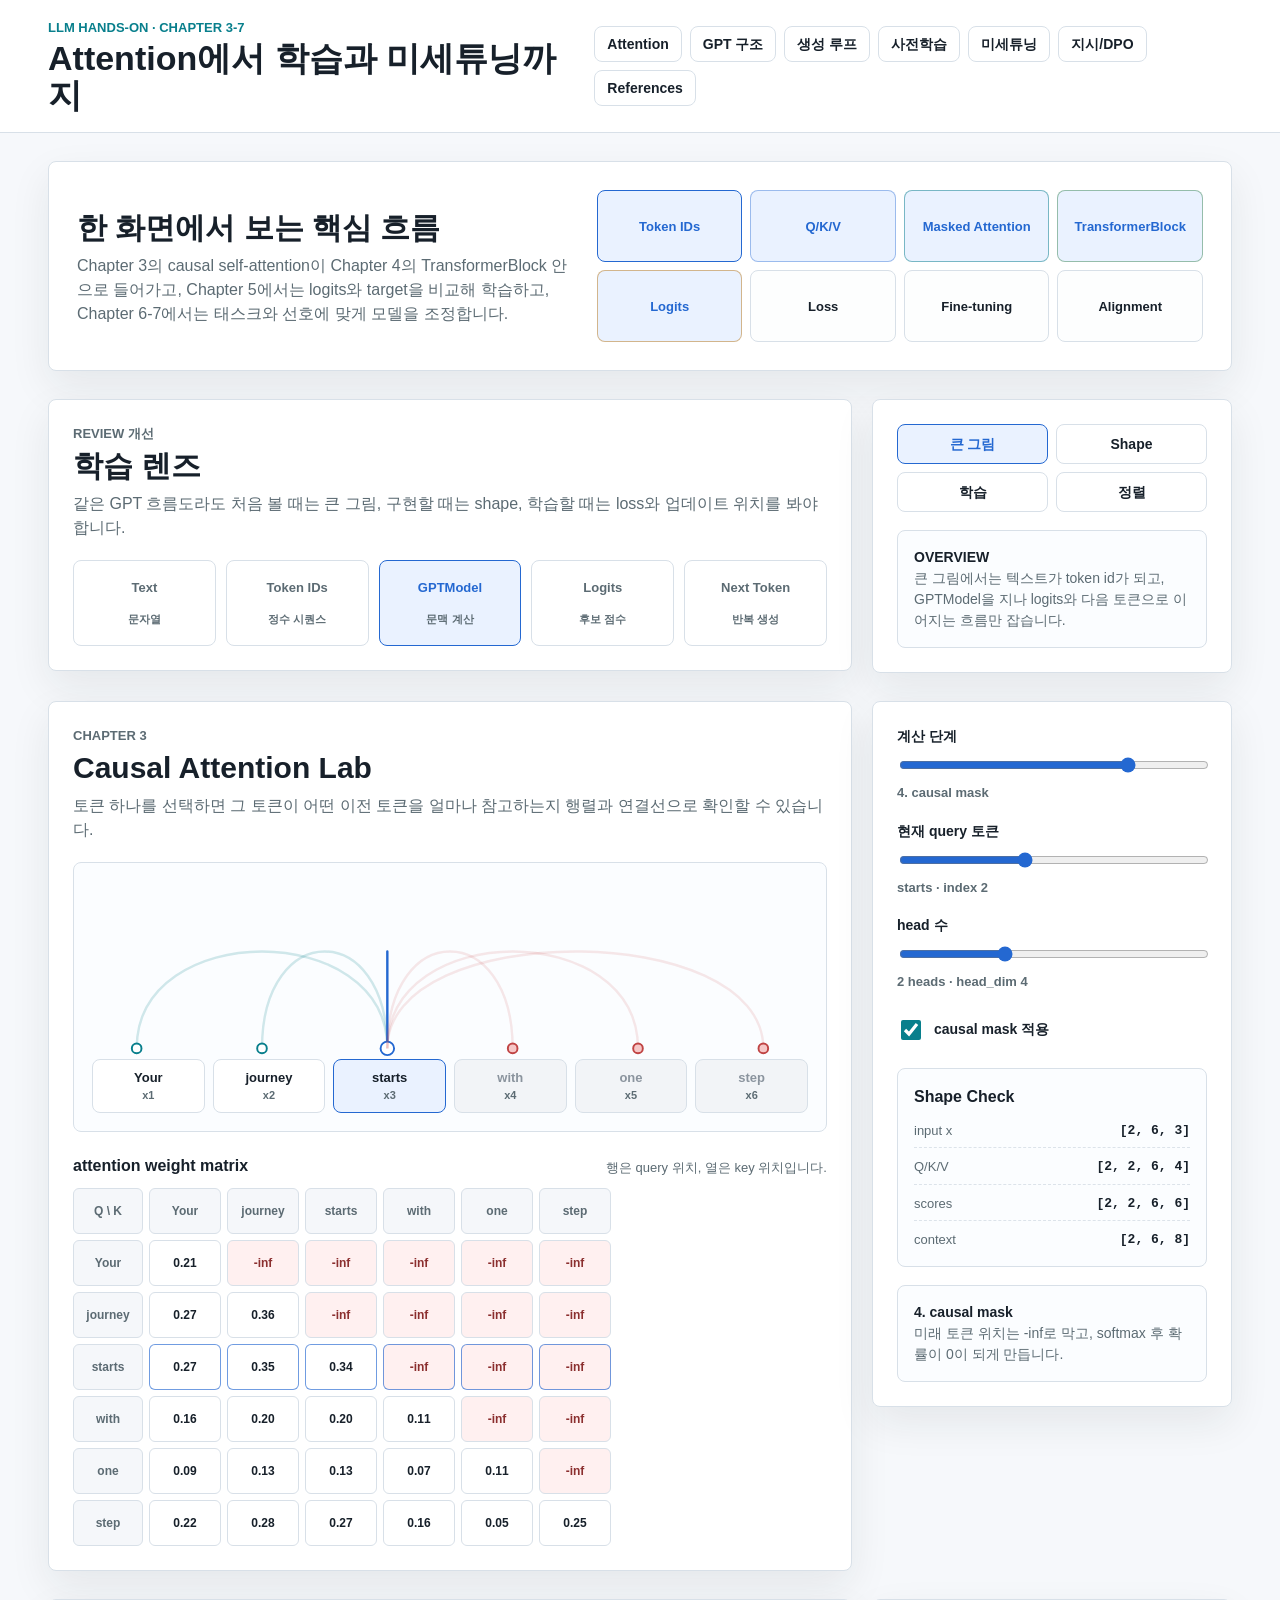
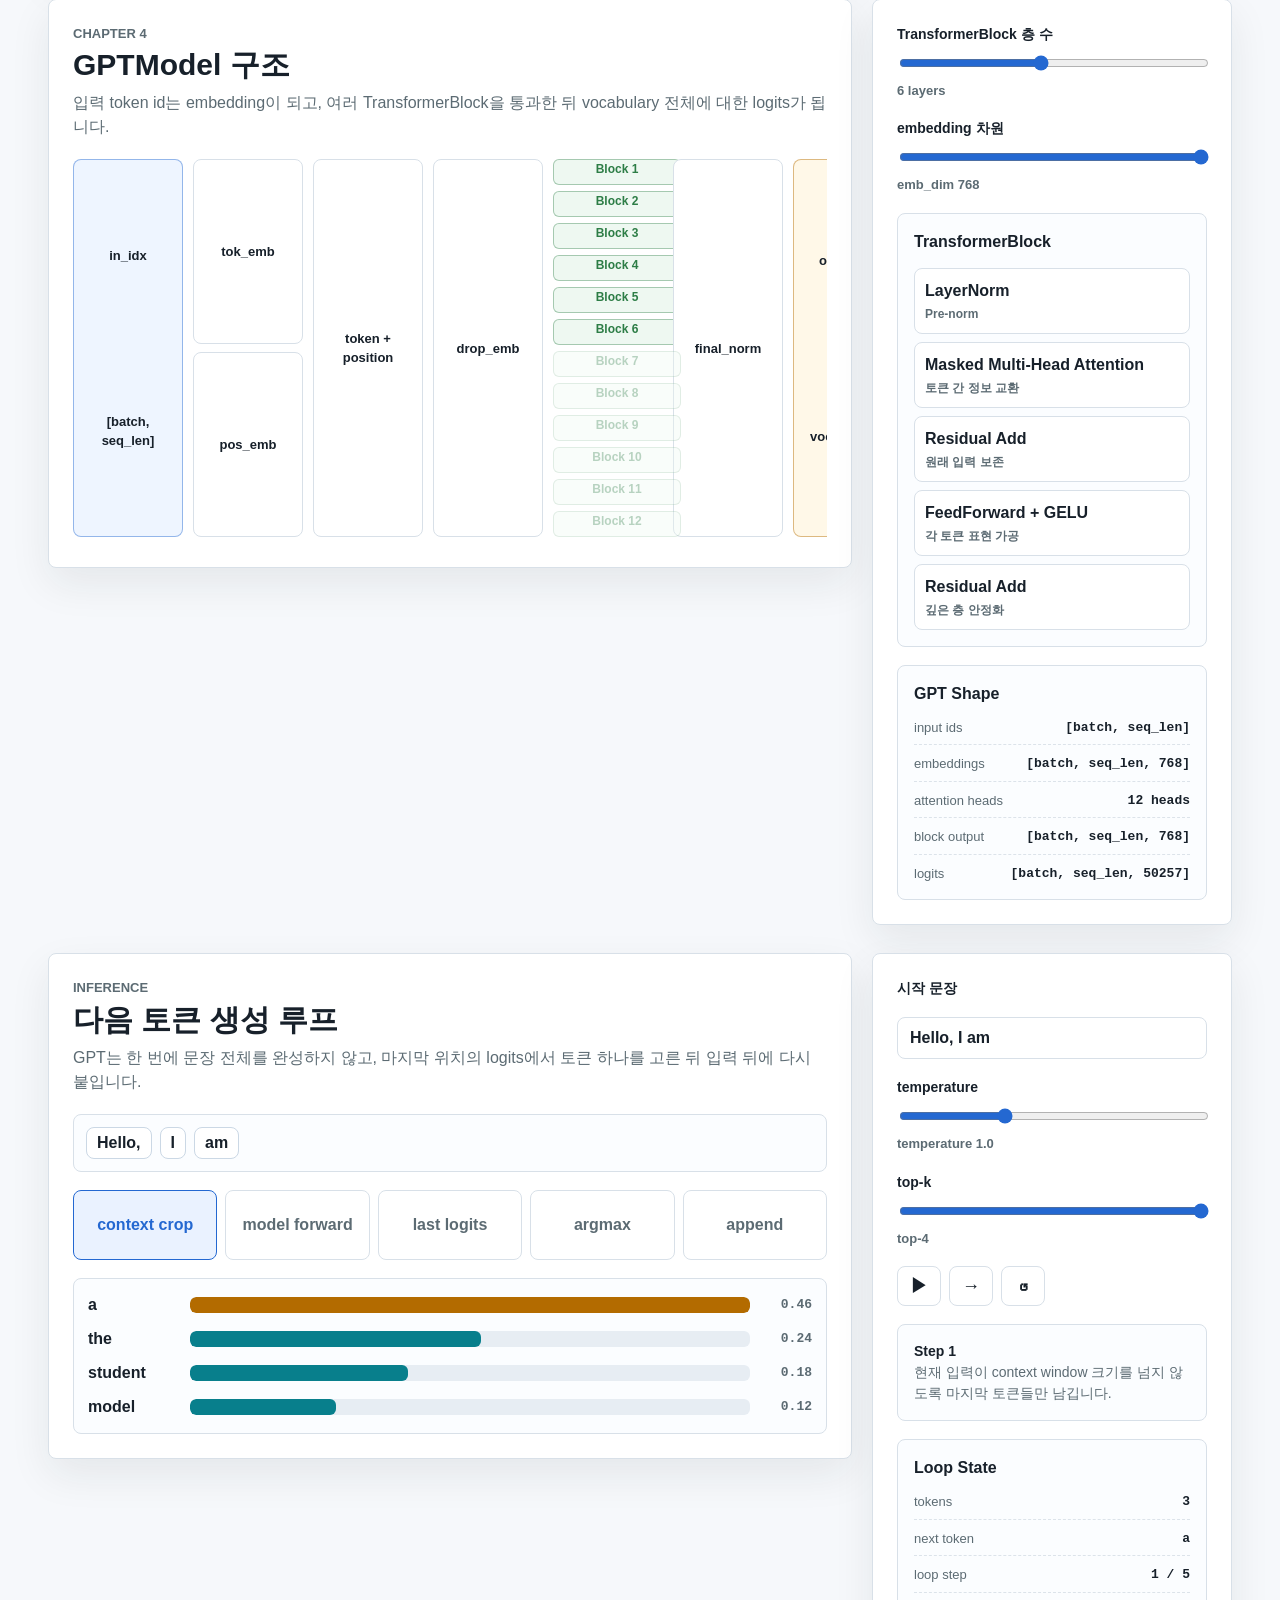
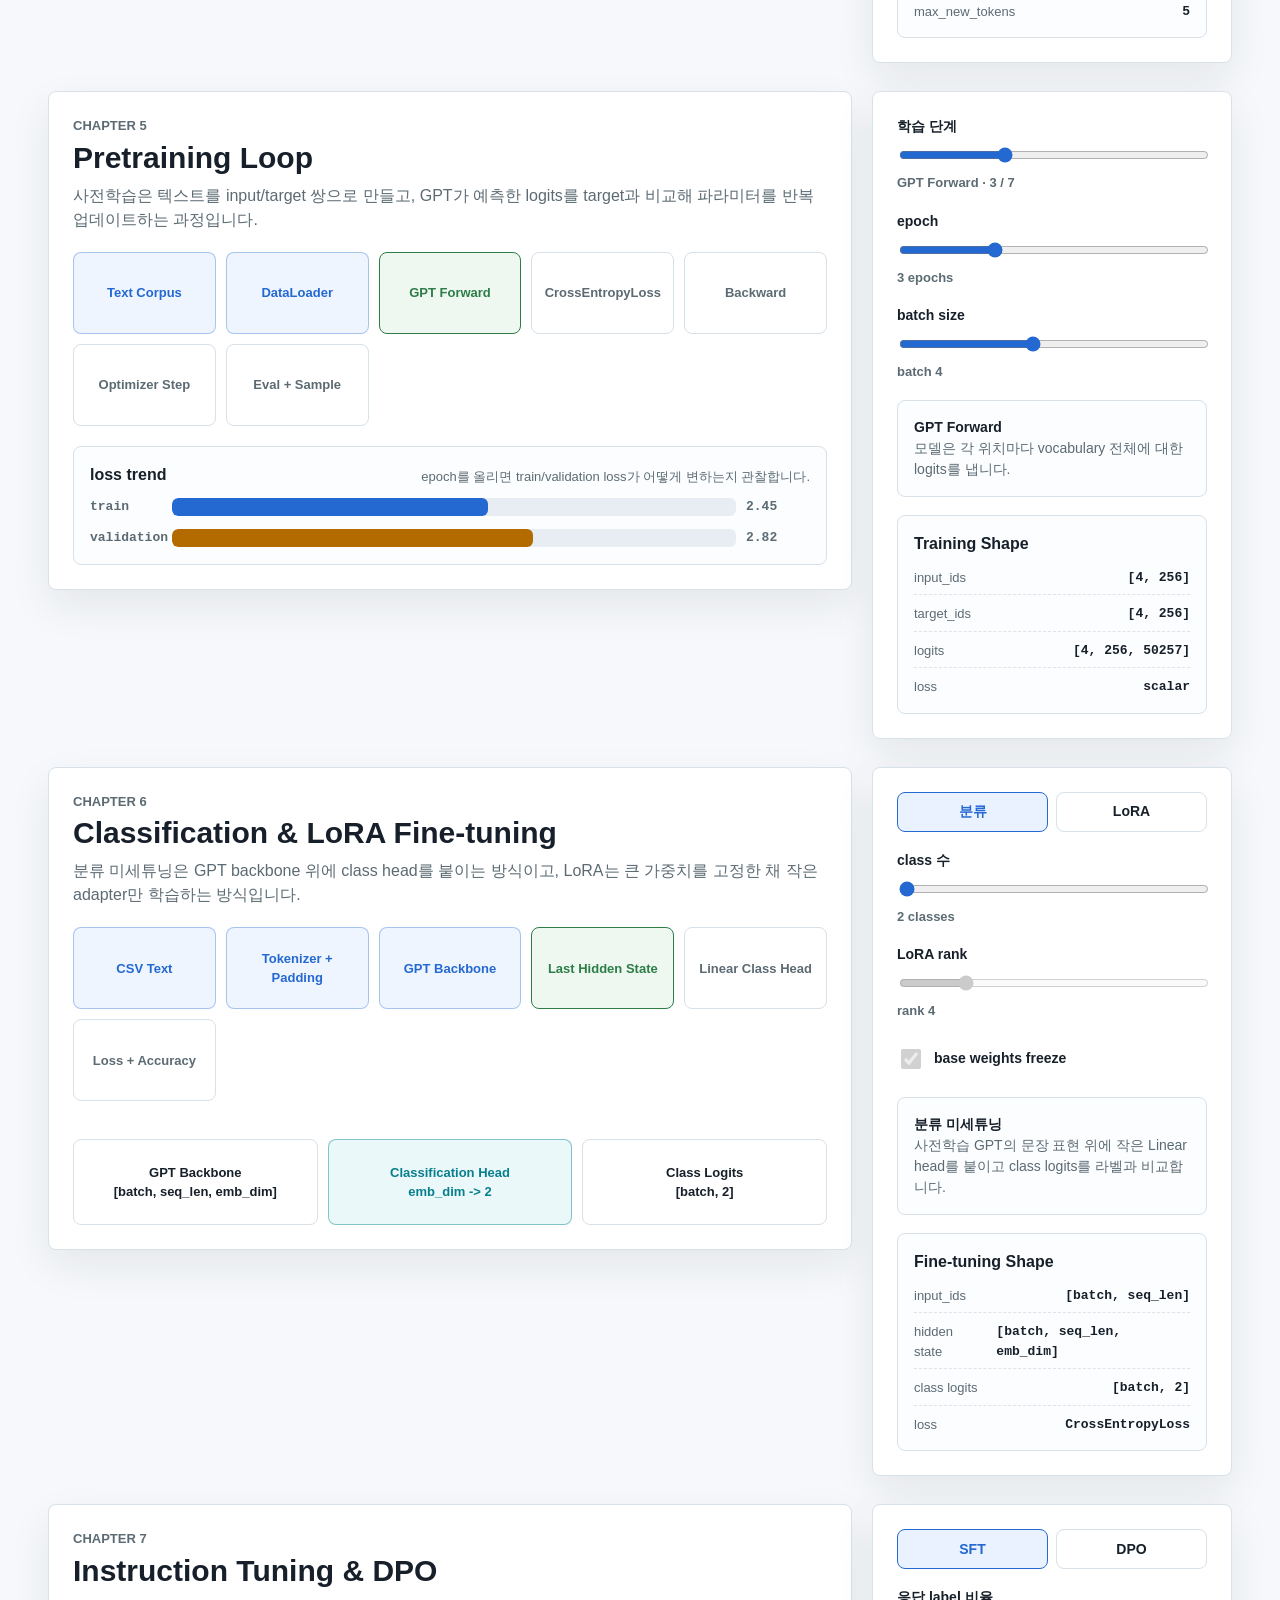
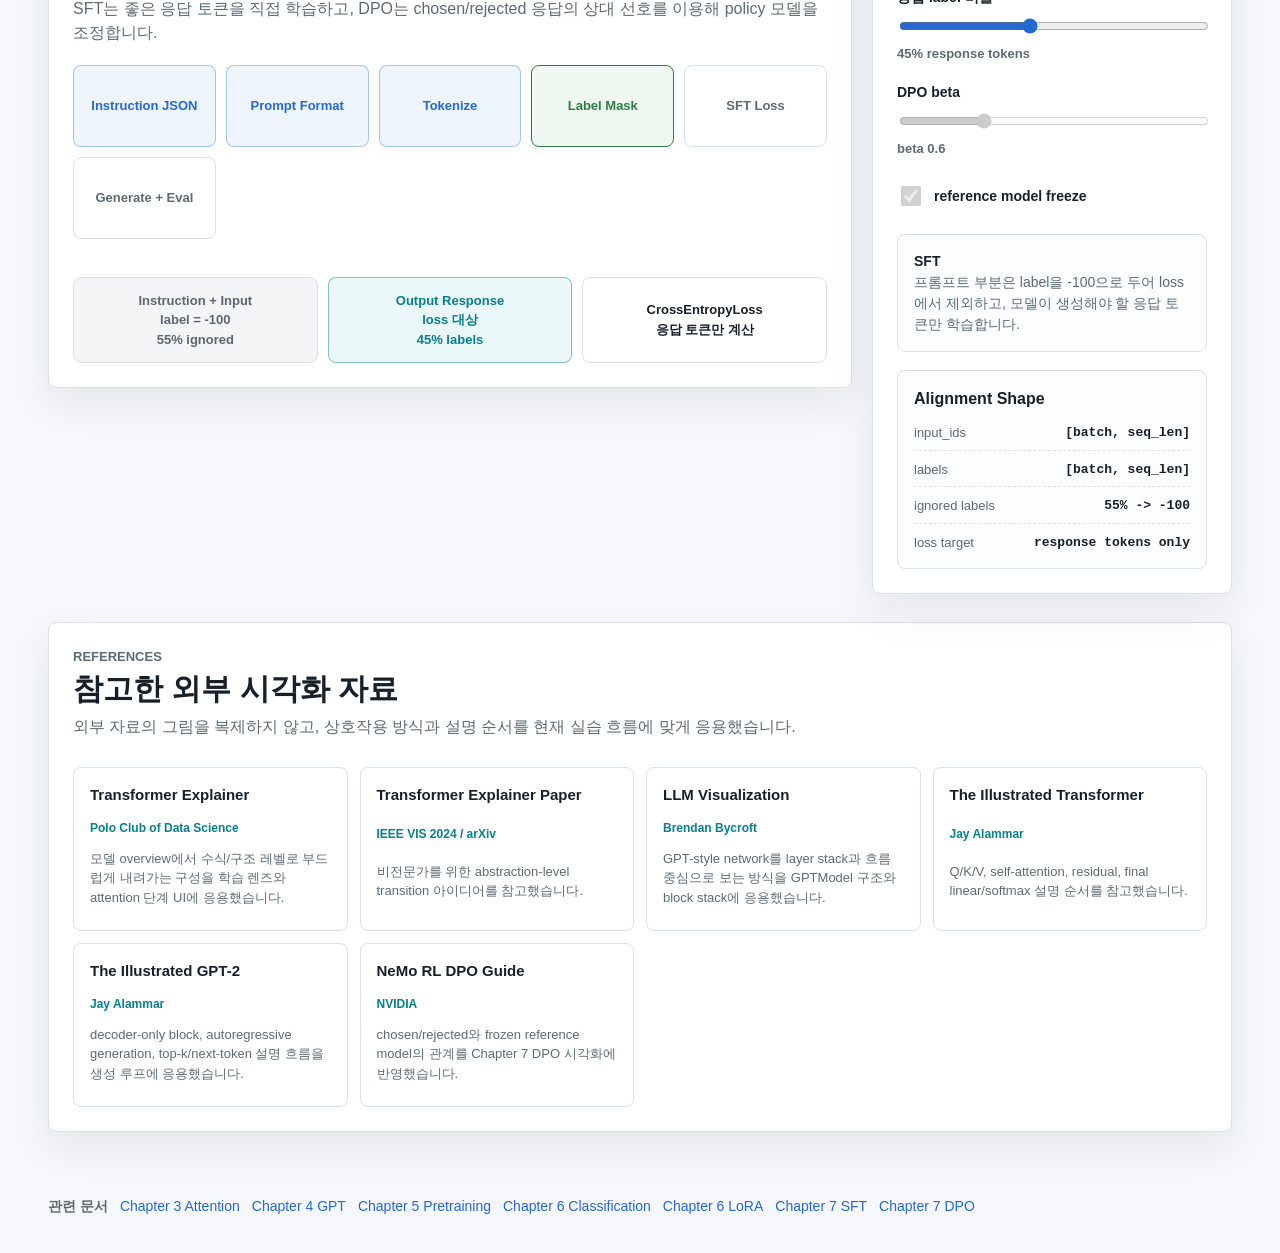
==== html/index.html @ ab7dd48e "Add LLM lecture materials and notebook outlines" ====
<!doctype html>
<html lang="ko">
<head>
  <meta charset="utf-8">
  <meta name="viewport" content="width=device-width, initial-scale=1">
  <title>Attention & GPT 구조 시각화</title>
  <link rel="stylesheet" href="styles.css">
</head>
<body>
  <header class="topbar">
    <div>
      <p class="eyebrow">LLM Hands-on · Chapter 3-7</p>
      <h1>Attention에서 학습과 미세튜닝까지</h1>
    </div>
    <nav class="nav-tabs" aria-label="학습 섹션">
      <a href="#attention-lab">Attention</a>
      <a href="#gpt-structure">GPT 구조</a>
      <a href="#generation-loop">생성 루프</a>
      <a href="#pretraining-loop">사전학습</a>
      <a href="#finetuning-lab">미세튜닝</a>
      <a href="#alignment-lab">지시/DPO</a>
      <a href="#references">References</a>
    </nav>
  </header>

  <main>
    <section class="intro-band" aria-labelledby="intro-title">
      <div class="intro-copy">
        <h2 id="intro-title">한 화면에서 보는 핵심 흐름</h2>
        <p>
          Chapter 3의 causal self-attention이 Chapter 4의 TransformerBlock 안으로 들어가고,
          Chapter 5에서는 logits와 target을 비교해 학습하고, Chapter 6-7에서는 태스크와 선호에 맞게 모델을 조정합니다.
        </p>
      </div>
      <div class="pipeline" aria-label="학습 흐름">
        <span data-pipeline-stage="token">Token IDs</span>
        <span data-pipeline-stage="attention">Q/K/V</span>
        <span data-pipeline-stage="attention">Masked Attention</span>
        <span data-pipeline-stage="model">TransformerBlock</span>
        <span data-pipeline-stage="logits">Logits</span>
        <span data-pipeline-stage="training">Loss</span>
        <span data-pipeline-stage="training">Fine-tuning</span>
        <span data-pipeline-stage="alignment">Alignment</span>
      </div>
    </section>

    <section class="section-grid" aria-labelledby="lens-title">
      <div class="panel">
        <div class="section-heading">
          <p class="eyebrow">Review 개선</p>
          <h2 id="lens-title">학습 렌즈</h2>
          <p>
            같은 GPT 흐름도라도 처음 볼 때는 큰 그림, 구현할 때는 shape, 학습할 때는 loss와 업데이트 위치를 봐야 합니다.
          </p>
        </div>
        <div id="lens-map" class="lens-map" aria-label="추상화 레벨별 학습 지도"></div>
      </div>

      <aside class="control-panel" aria-label="학습 렌즈 조작 패널">
        <div class="mode-buttons lens-buttons" role="group" aria-label="학습 렌즈">
          <button class="mode-button active" type="button" data-lens-mode="overview">큰 그림</button>
          <button class="mode-button" type="button" data-lens-mode="shape">Shape</button>
          <button class="mode-button" type="button" data-lens-mode="training">학습</button>
          <button class="mode-button" type="button" data-lens-mode="alignment">정렬</button>
        </div>
        <div class="concept-note" id="lens-note"></div>
      </aside>
    </section>

    <section id="attention-lab" class="section-grid wide-left" aria-labelledby="attention-title">
      <div class="panel">
        <div class="section-heading">
          <p class="eyebrow">Chapter 3</p>
          <h2 id="attention-title">Causal Attention Lab</h2>
          <p>
            토큰 하나를 선택하면 그 토큰이 어떤 이전 토큰을 얼마나 참고하는지 행렬과 연결선으로 확인할 수 있습니다.
          </p>
        </div>

        <div class="attention-stage" aria-label="Attention 연결 시각화">
          <svg id="attention-lines" viewBox="0 0 780 230" role="img" aria-labelledby="attention-svg-title">
            <title id="attention-svg-title">선택된 토큰의 attention weight 연결선</title>
          </svg>
          <div id="token-row" class="token-row" aria-label="토큰 목록"></div>
        </div>

        <div class="matrix-wrap">
          <div class="matrix-header">
            <h3>attention weight matrix</h3>
            <p id="matrix-caption">행은 query 위치, 열은 key 위치입니다.</p>
          </div>
          <div id="attention-matrix" class="attention-matrix" aria-label="attention matrix"></div>
        </div>
      </div>

      <aside class="control-panel" aria-label="Attention 조작 패널">
        <div class="control-block">
          <label for="step-range">계산 단계</label>
          <input id="step-range" type="range" min="0" max="4" value="3">
          <output id="step-label" for="step-range"></output>
        </div>

        <div class="control-block">
          <label for="token-range">현재 query 토큰</label>
          <input id="token-range" type="range" min="0" max="5" value="2">
          <output id="token-label" for="token-range"></output>
        </div>

        <div class="control-block">
          <label for="head-range">head 수</label>
          <input id="head-range" type="range" min="1" max="4" value="2" step="1">
          <output id="head-label" for="head-range"></output>
        </div>

        <label class="switch-row">
          <input id="mask-toggle" type="checkbox" checked>
          <span>causal mask 적용</span>
        </label>

        <div class="shape-box" aria-live="polite">
          <h3>Shape Check</h3>
          <dl id="shape-list"></dl>
        </div>

        <div class="concept-note" id="attention-note"></div>
      </aside>
    </section>

    <section id="gpt-structure" class="section-grid" aria-labelledby="gpt-title">
      <div class="panel">
        <div class="section-heading">
          <p class="eyebrow">Chapter 4</p>
          <h2 id="gpt-title">GPTModel 구조</h2>
          <p>
            입력 token id는 embedding이 되고, 여러 TransformerBlock을 통과한 뒤 vocabulary 전체에 대한 logits가 됩니다.
          </p>
        </div>

        <div class="model-flow" aria-label="GPTModel 흐름">
          <div class="flow-node input">in_idx<br><strong>[batch, seq_len]</strong></div>
          <div class="flow-join">
            <div class="flow-node">tok_emb</div>
            <div class="flow-node">pos_emb</div>
          </div>
          <div class="flow-node">token + position</div>
          <div class="flow-node">drop_emb</div>
          <div id="block-stack" class="block-stack" aria-label="TransformerBlock stack"></div>
          <div class="flow-node">final_norm</div>
          <div class="flow-node output">out_head<br><strong>vocab logits</strong></div>
        </div>
      </div>

      <aside class="control-panel" aria-label="GPT 구조 조작 패널">
        <div class="control-block">
          <label for="layer-range">TransformerBlock 층 수</label>
          <input id="layer-range" type="range" min="1" max="12" value="6">
          <output id="layer-label" for="layer-range"></output>
        </div>

        <div class="control-block">
          <label for="embedding-range">embedding 차원</label>
          <input id="embedding-range" type="range" min="128" max="768" step="128" value="768">
          <output id="embedding-label" for="embedding-range"></output>
        </div>

        <div class="transformer-card" aria-label="TransformerBlock 내부 구조">
          <h3>TransformerBlock</h3>
          <ol class="block-steps">
            <li><span>LayerNorm</span><strong>Pre-norm</strong></li>
            <li><span>Masked Multi-Head Attention</span><strong>토큰 간 정보 교환</strong></li>
            <li><span>Residual Add</span><strong>원래 입력 보존</strong></li>
            <li><span>FeedForward + GELU</span><strong>각 토큰 표현 가공</strong></li>
            <li><span>Residual Add</span><strong>깊은 층 안정화</strong></li>
          </ol>
        </div>

        <div class="shape-box" aria-live="polite">
          <h3>GPT Shape</h3>
          <dl id="gpt-shapes"></dl>
        </div>
      </aside>
    </section>

    <section id="generation-loop" class="section-grid wide-left" aria-labelledby="generation-title">
      <div class="panel">
        <div class="section-heading">
          <p class="eyebrow">Inference</p>
          <h2 id="generation-title">다음 토큰 생성 루프</h2>
          <p>
            GPT는 한 번에 문장 전체를 완성하지 않고, 마지막 위치의 logits에서 토큰 하나를 고른 뒤 입력 뒤에 다시 붙입니다.
          </p>
        </div>

        <div class="generation-stage">
          <div id="generated-tokens" class="generated-tokens" aria-label="생성된 토큰"></div>
          <div class="loop-diagram" aria-label="생성 루프 단계">
            <div class="loop-node" data-loop-step="0">context crop</div>
            <div class="loop-node" data-loop-step="1">model forward</div>
            <div class="loop-node" data-loop-step="2">last logits</div>
            <div class="loop-node" data-loop-step="3">argmax</div>
            <div class="loop-node" data-loop-step="4">append</div>
          </div>
          <div class="logit-bars" id="logit-bars" aria-label="다음 토큰 후보 점수"></div>
        </div>
      </div>

      <aside class="control-panel" aria-label="생성 루프 조작 패널">
        <label class="text-control" for="prompt-input">시작 문장</label>
        <input id="prompt-input" class="prompt-input" value="Hello, I am">
        <div class="control-block">
          <label for="temperature-range">temperature</label>
          <input id="temperature-range" type="range" min="5" max="20" value="10">
          <output id="temperature-label" for="temperature-range"></output>
        </div>
        <div class="control-block">
          <label for="topk-range">top-k</label>
          <input id="topk-range" type="range" min="1" max="4" value="4">
          <output id="topk-label" for="topk-range"></output>
        </div>
        <div class="button-row">
          <button id="play-button" class="icon-button" type="button" title="재생" aria-label="재생">▶</button>
          <button id="step-button" class="icon-button" type="button" title="다음 단계" aria-label="다음 단계">→</button>
          <button id="reset-button" class="icon-button" type="button" title="초기화" aria-label="초기화">↺</button>
        </div>
        <div class="concept-note" id="generation-note"></div>
        <div class="shape-box">
          <h3>Loop State</h3>
          <dl id="loop-state"></dl>
        </div>
      </aside>
    </section>

    <section id="pretraining-loop" class="section-grid wide-left" aria-labelledby="pretraining-title">
      <div class="panel">
        <div class="section-heading">
          <p class="eyebrow">Chapter 5</p>
          <h2 id="pretraining-title">Pretraining Loop</h2>
          <p>
            사전학습은 텍스트를 input/target 쌍으로 만들고, GPT가 예측한 logits를 target과 비교해 파라미터를 반복 업데이트하는 과정입니다.
          </p>
        </div>

        <div id="training-flow" class="training-flow" aria-label="사전학습 단계">
          <div class="train-node" data-train-step="0">Text Corpus</div>
          <div class="train-node" data-train-step="1">DataLoader</div>
          <div class="train-node" data-train-step="2">GPT Forward</div>
          <div class="train-node" data-train-step="3">CrossEntropyLoss</div>
          <div class="train-node" data-train-step="4">Backward</div>
          <div class="train-node" data-train-step="5">Optimizer Step</div>
          <div class="train-node" data-train-step="6">Eval + Sample</div>
        </div>

        <div class="loss-panel">
          <div class="matrix-header">
            <h3>loss trend</h3>
            <p>epoch를 올리면 train/validation loss가 어떻게 변하는지 관찰합니다.</p>
          </div>
          <div id="loss-chart" class="loss-chart" aria-label="학습 손실 차트"></div>
        </div>
      </div>

      <aside class="control-panel" aria-label="사전학습 조작 패널">
        <div class="control-block">
          <label for="train-step-range">학습 단계</label>
          <input id="train-step-range" type="range" min="0" max="6" value="2">
          <output id="train-step-label" for="train-step-range"></output>
        </div>

        <div class="control-block">
          <label for="epoch-range">epoch</label>
          <input id="epoch-range" type="range" min="0" max="10" value="3">
          <output id="epoch-label" for="epoch-range"></output>
        </div>

        <div class="control-block">
          <label for="batch-range">batch size</label>
          <input id="batch-range" type="range" min="1" max="8" value="4">
          <output id="batch-label" for="batch-range"></output>
        </div>

        <div class="concept-note" id="training-note"></div>
        <div class="shape-box" aria-live="polite">
          <h3>Training Shape</h3>
          <dl id="training-shapes"></dl>
        </div>
      </aside>
    </section>

    <section id="finetuning-lab" class="section-grid wide-left" aria-labelledby="finetuning-title">
      <div class="panel">
        <div class="section-heading">
          <p class="eyebrow">Chapter 6</p>
          <h2 id="finetuning-title">Classification & LoRA Fine-tuning</h2>
          <p>
            분류 미세튜닝은 GPT backbone 위에 class head를 붙이는 방식이고, LoRA는 큰 가중치를 고정한 채 작은 adapter만 학습하는 방식입니다.
          </p>
        </div>

        <div class="finetune-board">
          <div id="finetune-flow" class="finetune-flow" aria-label="미세튜닝 흐름"></div>
          <div id="adapter-visual" class="adapter-visual" aria-label="LoRA adapter 시각화"></div>
        </div>
      </div>

      <aside class="control-panel" aria-label="미세튜닝 조작 패널">
        <div class="mode-buttons" role="group" aria-label="미세튜닝 모드">
          <button class="mode-button active" type="button" data-finetune-mode="classification">분류</button>
          <button class="mode-button" type="button" data-finetune-mode="lora">LoRA</button>
        </div>

        <div class="control-block">
          <label for="class-range">class 수</label>
          <input id="class-range" type="range" min="2" max="6" value="2">
          <output id="class-label" for="class-range"></output>
        </div>

        <div class="control-block">
          <label for="rank-range">LoRA rank</label>
          <input id="rank-range" type="range" min="1" max="16" value="4">
          <output id="rank-label" for="rank-range"></output>
        </div>

        <label class="switch-row">
          <input id="freeze-toggle" type="checkbox" checked>
          <span>base weights freeze</span>
        </label>

        <div class="concept-note" id="finetune-note"></div>
        <div class="shape-box" aria-live="polite">
          <h3>Fine-tuning Shape</h3>
          <dl id="finetune-shapes"></dl>
        </div>
      </aside>
    </section>

    <section id="alignment-lab" class="section-grid wide-left" aria-labelledby="alignment-title">
      <div class="panel">
        <div class="section-heading">
          <p class="eyebrow">Chapter 7</p>
          <h2 id="alignment-title">Instruction Tuning & DPO</h2>
          <p>
            SFT는 좋은 응답 토큰을 직접 학습하고, DPO는 chosen/rejected 응답의 상대 선호를 이용해 policy 모델을 조정합니다.
          </p>
        </div>

        <div class="alignment-board">
          <div id="alignment-flow" class="alignment-flow" aria-label="Chapter 7 학습 흐름"></div>
          <div id="alignment-visual" class="alignment-visual" aria-label="Instruction tuning 또는 DPO 세부 시각화"></div>
        </div>
      </div>

      <aside class="control-panel" aria-label="Chapter 7 조작 패널">
        <div class="mode-buttons" role="group" aria-label="Chapter 7 모드">
          <button class="mode-button active" type="button" data-align-mode="sft">SFT</button>
          <button class="mode-button" type="button" data-align-mode="dpo">DPO</button>
        </div>

        <div class="control-block">
          <label for="response-mask-range">응답 label 비율</label>
          <input id="response-mask-range" type="range" min="20" max="80" value="45">
          <output id="response-mask-label" for="response-mask-range"></output>
        </div>

        <div class="control-block">
          <label for="beta-range">DPO beta</label>
          <input id="beta-range" type="range" min="1" max="20" value="6">
          <output id="beta-label" for="beta-range"></output>
        </div>

        <label class="switch-row">
          <input id="reference-toggle" type="checkbox" checked>
          <span>reference model freeze</span>
        </label>

        <div class="concept-note" id="alignment-note"></div>
        <div class="shape-box" aria-live="polite">
          <h3>Alignment Shape</h3>
          <dl id="alignment-shapes"></dl>
        </div>
      </aside>
    </section>

    <section id="references" class="panel references-panel" aria-labelledby="references-title">
      <div class="section-heading">
        <p class="eyebrow">References</p>
        <h2 id="references-title">참고한 외부 시각화 자료</h2>
        <p>
          외부 자료의 그림을 복제하지 않고, 상호작용 방식과 설명 순서를 현재 실습 흐름에 맞게 응용했습니다.
        </p>
      </div>

      <div class="reference-grid">
        <a class="reference-card" href="https://poloclub.github.io/transformer-explainer/" target="_blank" rel="noopener">
          <strong>Transformer Explainer</strong>
          <span>Polo Club of Data Science</span>
          <p>모델 overview에서 수식/구조 레벨로 부드럽게 내려가는 구성을 학습 렌즈와 attention 단계 UI에 응용했습니다.</p>
        </a>
        <a class="reference-card" href="https://arxiv.org/abs/2408.04619" target="_blank" rel="noopener">
          <strong>Transformer Explainer Paper</strong>
          <span>IEEE VIS 2024 / arXiv</span>
          <p>비전문가를 위한 abstraction-level transition 아이디어를 참고했습니다.</p>
        </a>
        <a class="reference-card" href="https://bbycroft.net/llm" target="_blank" rel="noopener">
          <strong>LLM Visualization</strong>
          <span>Brendan Bycroft</span>
          <p>GPT-style network를 layer stack과 흐름 중심으로 보는 방식을 GPTModel 구조와 block stack에 응용했습니다.</p>
        </a>
        <a class="reference-card" href="https://jalammar.github.io/illustrated-transformer/" target="_blank" rel="noopener">
          <strong>The Illustrated Transformer</strong>
          <span>Jay Alammar</span>
          <p>Q/K/V, self-attention, residual, final linear/softmax 설명 순서를 참고했습니다.</p>
        </a>
        <a class="reference-card" href="https://jalammar.github.io/illustrated-gpt2/" target="_blank" rel="noopener">
          <strong>The Illustrated GPT-2</strong>
          <span>Jay Alammar</span>
          <p>decoder-only block, autoregressive generation, top-k/next-token 설명 흐름을 생성 루프에 응용했습니다.</p>
        </a>
        <a class="reference-card" href="https://docs.nvidia.com/nemo/rl/0.4.0/guides/dpo.html" target="_blank" rel="noopener">
          <strong>NeMo RL DPO Guide</strong>
          <span>NVIDIA</span>
          <p>chosen/rejected와 frozen reference model의 관계를 Chapter 7 DPO 시각화에 반영했습니다.</p>
        </a>
      </div>
    </section>
  </main>

  <footer class="footer">
    <span>관련 문서</span>
    <a href="../docs/Chapter_3_Excercise_Attention.md">Chapter 3 Attention</a>
    <a href="../docs/Chapter_4_Excercise_GPT.md">Chapter 4 GPT</a>
    <a href="../docs/Chapter_5_Excercise_Pretraining.md">Chapter 5 Pretraining</a>
    <a href="../docs/Chapter_6_Excercise_Finetuning_Classification.md">Chapter 6 Classification</a>
    <a href="../docs/Chapter_6_Excercise_Finetuning_Classification_LoRA.md">Chapter 6 LoRA</a>
    <a href="../docs/Chapter_7_Exercise_Follow_Instructions.md">Chapter 7 SFT</a>
    <a href="../docs/Chapter_7_Exercise_Follow_Instructions_dpo.md">Chapter 7 DPO</a>
  </footer>

  <script src="app.js"></script>
</body>
</html>
---- html/styles.css ----
:root {
  color-scheme: light;
  --ink: #17202a;
  --muted: #5c6b73;
  --paper: #f6f8fb;
  --surface: #ffffff;
  --line: #d8e0e8;
  --blue: #2468d1;
  --teal: #087f8c;
  --green: #2d7d46;
  --amber: #b36b00;
  --red: #c04444;
  --shadow: 0 16px 40px rgba(22, 32, 42, 0.08);
}

* {
  box-sizing: border-box;
}

html {
  scroll-behavior: smooth;
}

body {
  margin: 0;
  min-width: 320px;
  color: var(--ink);
  background: var(--paper);
  font-family: "Segoe UI", "Apple SD Gothic Neo", "Malgun Gothic", Arial, sans-serif;
  line-height: 1.5;
}

a {
  color: var(--blue);
  text-decoration: none;
}

a:hover {
  text-decoration: underline;
}

.topbar {
  position: sticky;
  top: 0;
  z-index: 20;
  display: flex;
  align-items: center;
  justify-content: space-between;
  gap: 24px;
  padding: 18px clamp(18px, 4vw, 48px);
  border-bottom: 1px solid var(--line);
  background: rgba(255, 255, 255, 0.94);
  backdrop-filter: blur(12px);
}

.topbar h1 {
  margin: 2px 0 0;
  font-size: clamp(22px, 3vw, 34px);
  line-height: 1.1;
  letter-spacing: 0;
}

.eyebrow {
  margin: 0;
  color: var(--teal);
  font-size: 13px;
  font-weight: 700;
  text-transform: uppercase;
}

.nav-tabs {
  display: flex;
  flex-wrap: wrap;
  gap: 8px;
}

.nav-tabs a {
  display: inline-flex;
  align-items: center;
  min-height: 36px;
  padding: 0 12px;
  border: 1px solid var(--line);
  border-radius: 8px;
  color: var(--ink);
  background: var(--surface);
  font-size: 14px;
  font-weight: 700;
}

main {
  display: grid;
  gap: 28px;
  padding: 28px clamp(16px, 4vw, 48px) 40px;
}

.intro-band,
.panel,
.control-panel {
  border: 1px solid var(--line);
  border-radius: 8px;
  background: var(--surface);
  box-shadow: var(--shadow);
}

.intro-band {
  display: grid;
  grid-template-columns: minmax(0, 0.9fr) minmax(320px, 1.1fr);
  gap: 24px;
  align-items: center;
  padding: 28px;
}

.intro-copy h2,
.section-heading h2 {
  margin: 4px 0 8px;
  font-size: clamp(22px, 2.6vw, 30px);
  line-height: 1.2;
  letter-spacing: 0;
}

.intro-copy p,
.section-heading p {
  margin: 0;
  color: var(--muted);
}

.pipeline {
  display: grid;
  grid-template-columns: repeat(auto-fit, minmax(118px, 1fr));
  gap: 8px;
}

.pipeline span {
  display: grid;
  place-items: center;
  min-height: 72px;
  padding: 10px;
  border: 1px solid var(--line);
  border-radius: 8px;
  color: var(--ink);
  background: #fdfefe;
  font-size: 13px;
  font-weight: 800;
  text-align: center;
}

.pipeline span.active {
  border-color: var(--blue);
  background: #eaf2ff;
  color: var(--blue);
}

.pipeline span:nth-child(2) { border-color: rgba(36, 104, 209, 0.4); }
.pipeline span:nth-child(3) { border-color: rgba(8, 127, 140, 0.5); }
.pipeline span:nth-child(4) { border-color: rgba(45, 125, 70, 0.45); }
.pipeline span:nth-child(5) { border-color: rgba(179, 107, 0, 0.45); }

.section-grid {
  display: grid;
  grid-template-columns: minmax(0, 1fr) minmax(280px, 360px);
  gap: 20px;
  align-items: start;
}

.section-grid.wide-left {
  grid-template-columns: minmax(0, 1.35fr) minmax(280px, 360px);
}

.panel,
.control-panel {
  padding: 24px;
}

.section-heading {
  margin-bottom: 20px;
}

.attention-stage {
  position: relative;
  min-height: 270px;
  margin-bottom: 22px;
  border: 1px solid var(--line);
  border-radius: 8px;
  background: #fbfdff;
  overflow: hidden;
}

#attention-lines {
  display: block;
  width: 100%;
  height: 230px;
}

.token-row {
  position: absolute;
  left: 18px;
  right: 18px;
  bottom: 18px;
  display: grid;
  grid-template-columns: repeat(6, minmax(0, 1fr));
  gap: 8px;
}

.token {
  min-height: 50px;
  padding: 8px 6px;
  border: 1px solid var(--line);
  border-radius: 8px;
  background: #ffffff;
  text-align: center;
  font-size: 13px;
  font-weight: 800;
}

.token small {
  display: block;
  color: var(--muted);
  font-size: 11px;
  font-weight: 700;
}

.token.selected {
  border-color: var(--blue);
  background: #eaf2ff;
}

.token.blocked {
  color: #8b949e;
  background: #f2f4f7;
}

.matrix-wrap {
  overflow-x: auto;
}

.matrix-header {
  display: flex;
  align-items: end;
  justify-content: space-between;
  gap: 16px;
  margin-bottom: 10px;
}

.matrix-header h3,
.shape-box h3,
.transformer-card h3 {
  margin: 0;
  font-size: 16px;
  letter-spacing: 0;
}

.matrix-header p {
  margin: 0;
  color: var(--muted);
  font-size: 13px;
}

.attention-matrix {
  display: grid;
  grid-template-columns: 70px repeat(6, 72px);
  gap: 6px;
  min-width: 544px;
}

.matrix-cell {
  display: grid;
  place-items: center;
  min-height: 46px;
  border: 1px solid var(--line);
  border-radius: 6px;
  background: #ffffff;
  font-size: 12px;
  font-weight: 800;
}

.matrix-cell.axis {
  color: var(--muted);
  background: #f5f7fa;
}

.matrix-cell.active-row {
  border-color: rgba(36, 104, 209, 0.65);
}

.matrix-cell.masked {
  color: #8b2f2f;
  background: #fff0f0;
}

.control-panel {
  display: grid;
  gap: 18px;
  position: sticky;
  top: 96px;
}

.control-block {
  display: grid;
  gap: 8px;
}

label,
.text-control {
  color: var(--ink);
  font-size: 14px;
  font-weight: 800;
}

output {
  color: var(--muted);
  font-size: 13px;
  font-weight: 700;
}

input[type="range"] {
  width: 100%;
  accent-color: var(--blue);
}

.switch-row {
  display: flex;
  align-items: center;
  gap: 10px;
  min-height: 40px;
}

.switch-row input {
  width: 20px;
  height: 20px;
  accent-color: var(--teal);
}

.shape-box,
.concept-note,
.transformer-card {
  border: 1px solid var(--line);
  border-radius: 8px;
  background: #fbfdff;
  padding: 16px;
}

.shape-box dl {
  display: grid;
  gap: 9px;
  margin: 12px 0 0;
}

.shape-box div {
  display: flex;
  justify-content: space-between;
  gap: 12px;
  border-bottom: 1px dashed #dce3ea;
  padding-bottom: 7px;
}

.shape-box div:last-child {
  border-bottom: 0;
  padding-bottom: 0;
}

.shape-box dt {
  color: var(--muted);
  font-size: 13px;
}

.shape-box dd {
  margin: 0;
  font-family: Consolas, "Cascadia Mono", monospace;
  font-size: 13px;
  font-weight: 800;
}

.concept-note {
  color: var(--muted);
  font-size: 14px;
}

.concept-note strong {
  color: var(--ink);
}

.model-flow {
  display: grid;
  grid-template-columns: repeat(7, minmax(110px, 1fr));
  gap: 10px;
  overflow-x: auto;
  padding-bottom: 6px;
}

.flow-node {
  display: grid;
  place-items: center;
  min-height: 86px;
  padding: 12px;
  border: 1px solid var(--line);
  border-radius: 8px;
  background: #ffffff;
  color: var(--ink);
  text-align: center;
  font-size: 13px;
  font-weight: 800;
}

.flow-node.input {
  border-color: rgba(36, 104, 209, 0.45);
  background: #eef5ff;
}

.flow-node.output {
  border-color: rgba(179, 107, 0, 0.45);
  background: #fff8e8;
}

.flow-join {
  display: grid;
  gap: 8px;
}

.block-stack {
  display: grid;
  gap: 6px;
  min-width: 128px;
}

.mini-block {
  min-height: 26px;
  border: 1px solid rgba(45, 125, 70, 0.38);
  border-radius: 6px;
  background: #eef8f1;
  color: var(--green);
  font-size: 12px;
  font-weight: 900;
  text-align: center;
}

.mini-block.dimmed {
  opacity: 0.34;
}

.lens-map {
  display: grid;
  grid-template-columns: repeat(auto-fit, minmax(132px, 1fr));
  gap: 10px;
}

.lens-node {
  display: grid;
  place-items: center;
  min-height: 86px;
  padding: 12px;
  border: 1px solid var(--line);
  border-radius: 8px;
  background: #ffffff;
  color: var(--muted);
  font-size: 13px;
  font-weight: 900;
  text-align: center;
}

.lens-node.active {
  border-color: var(--blue);
  background: #eaf2ff;
  color: var(--blue);
}

.lens-node small {
  display: block;
  margin-top: 4px;
  color: var(--muted);
  font-size: 11px;
  font-weight: 800;
}

.lens-buttons {
  grid-template-columns: 1fr 1fr;
}

.block-steps {
  display: grid;
  gap: 8px;
  margin: 14px 0 0;
  padding: 0;
  list-style: none;
}

.block-steps li {
  display: grid;
  gap: 2px;
  padding: 10px;
  border: 1px solid var(--line);
  border-radius: 8px;
  background: #ffffff;
}

.block-steps span {
  font-weight: 900;
}

.block-steps strong {
  color: var(--muted);
  font-size: 12px;
}

.generation-stage {
  display: grid;
  gap: 18px;
}

.generated-tokens {
  display: flex;
  flex-wrap: wrap;
  gap: 8px;
  min-height: 54px;
  padding: 12px;
  border: 1px solid var(--line);
  border-radius: 8px;
  background: #fbfdff;
}

.generated-token {
  display: inline-flex;
  align-items: center;
  min-height: 32px;
  padding: 0 10px;
  border: 1px solid #cbd8e5;
  border-radius: 8px;
  background: #ffffff;
  font-weight: 800;
}

.generated-token.new {
  border-color: rgba(179, 107, 0, 0.5);
  background: #fff6df;
}

.loop-diagram {
  display: grid;
  grid-template-columns: repeat(5, minmax(110px, 1fr));
  gap: 8px;
  overflow-x: auto;
}

.loop-node {
  display: grid;
  place-items: center;
  min-height: 70px;
  border: 1px solid var(--line);
  border-radius: 8px;
  background: #ffffff;
  color: var(--muted);
  font-weight: 900;
  text-align: center;
}

.loop-node.active {
  border-color: var(--blue);
  background: #eaf2ff;
  color: var(--blue);
}

.logit-bars {
  display: grid;
  gap: 10px;
  padding: 14px;
  border: 1px solid var(--line);
  border-radius: 8px;
  background: #fbfdff;
}

.training-flow,
.finetune-flow,
.alignment-flow {
  display: grid;
  grid-template-columns: repeat(auto-fit, minmax(126px, 1fr));
  gap: 10px;
  margin-bottom: 20px;
}

.train-node,
.finetune-node,
.align-node {
  display: grid;
  place-items: center;
  min-height: 82px;
  padding: 12px;
  border: 1px solid var(--line);
  border-radius: 8px;
  background: #ffffff;
  color: var(--muted);
  font-size: 13px;
  font-weight: 900;
  text-align: center;
}

.train-node.active,
.finetune-node.active,
.align-node.active {
  border-color: var(--green);
  background: #eef8f1;
  color: var(--green);
}

.train-node.done,
.finetune-node.done,
.align-node.done {
  border-color: rgba(36, 104, 209, 0.35);
  background: #eef5ff;
  color: var(--blue);
}

.loss-panel {
  border: 1px solid var(--line);
  border-radius: 8px;
  background: #fbfdff;
  padding: 16px;
}

.loss-chart {
  display: grid;
  gap: 12px;
}

.loss-row {
  display: grid;
  grid-template-columns: 72px minmax(120px, 1fr) 64px;
  gap: 10px;
  align-items: center;
}

.loss-label,
.loss-value {
  color: var(--muted);
  font-family: Consolas, "Cascadia Mono", monospace;
  font-size: 13px;
  font-weight: 900;
}

.loss-track {
  height: 18px;
  border-radius: 6px;
  background: #e7edf3;
  overflow: hidden;
}

.loss-fill {
  height: 100%;
  border-radius: 6px;
  background: var(--blue);
}

.loss-row.validation .loss-fill {
  background: var(--amber);
}

.finetune-board,
.alignment-board {
  display: grid;
  gap: 18px;
}

.adapter-visual,
.alignment-visual {
  display: grid;
  grid-template-columns: minmax(130px, 1fr) minmax(130px, 1fr) minmax(130px, 1fr);
  gap: 10px;
}

.adapter-box,
.align-box {
  display: grid;
  place-items: center;
  min-height: 86px;
  padding: 12px;
  border: 1px solid var(--line);
  border-radius: 8px;
  background: #ffffff;
  color: var(--ink);
  text-align: center;
  font-size: 13px;
  font-weight: 900;
}

.adapter-box.frozen,
.align-box.ignored {
  color: #5d6670;
  background: #f3f5f7;
}

.adapter-box.trainable,
.align-box.focus {
  border-color: rgba(8, 127, 140, 0.45);
  background: #eaf8fa;
  color: var(--teal);
}

.align-box.rejected {
  border-color: rgba(192, 68, 68, 0.4);
  background: #fff0f0;
  color: var(--red);
}

.preference-meter {
  grid-column: 1 / -1;
  display: grid;
  gap: 8px;
  padding: 14px;
  border: 1px solid var(--line);
  border-radius: 8px;
  background: #fbfdff;
}

.meter-row {
  display: grid;
  grid-template-columns: 96px minmax(120px, 1fr) 56px;
  align-items: center;
  gap: 10px;
}

.meter-track {
  height: 16px;
  border-radius: 6px;
  background: #e7edf3;
  overflow: hidden;
}

.meter-fill {
  height: 100%;
  border-radius: 6px;
  background: var(--blue);
}

.meter-row.rejected .meter-fill {
  background: var(--red);
}

.meter-label,
.meter-value {
  color: var(--muted);
  font-family: Consolas, "Cascadia Mono", monospace;
  font-size: 13px;
  font-weight: 900;
}

.mode-buttons {
  display: grid;
  grid-template-columns: 1fr 1fr;
  gap: 8px;
}

.mode-button {
  min-height: 40px;
  border: 1px solid var(--line);
  border-radius: 8px;
  color: var(--ink);
  background: #ffffff;
  font: inherit;
  font-size: 14px;
  font-weight: 900;
  cursor: pointer;
}

.mode-button.active {
  border-color: var(--blue);
  background: #eaf2ff;
  color: var(--blue);
}

.bar-row {
  display: grid;
  grid-template-columns: 92px minmax(120px, 1fr) 52px;
  gap: 10px;
  align-items: center;
}

.bar-name {
  font-weight: 900;
}

.bar-track {
  height: 16px;
  border-radius: 6px;
  background: #e7edf3;
  overflow: hidden;
}

.bar-fill {
  height: 100%;
  border-radius: 6px;
  background: var(--teal);
}

.bar-row.winner .bar-fill {
  background: var(--amber);
}

.bar-row.filtered {
  opacity: 0.42;
}

.bar-score {
  color: var(--muted);
  font-family: Consolas, "Cascadia Mono", monospace;
  font-size: 13px;
  font-weight: 900;
  text-align: right;
}

.prompt-input {
  width: 100%;
  min-height: 42px;
  border: 1px solid var(--line);
  border-radius: 8px;
  padding: 0 12px;
  color: var(--ink);
  background: #ffffff;
  font: inherit;
  font-weight: 700;
}

.button-row {
  display: flex;
  gap: 8px;
}

.icon-button {
  display: grid;
  place-items: center;
  width: 44px;
  height: 40px;
  border: 1px solid var(--line);
  border-radius: 8px;
  color: var(--ink);
  background: #ffffff;
  font-size: 18px;
  font-weight: 900;
  cursor: pointer;
}

.icon-button:hover {
  border-color: var(--blue);
  color: var(--blue);
}

.footer {
  display: flex;
  flex-wrap: wrap;
  gap: 12px;
  align-items: center;
  padding: 24px clamp(16px, 4vw, 48px) 36px;
  color: var(--muted);
  font-size: 14px;
}

.footer span {
  font-weight: 900;
}

.references-panel {
  display: grid;
  gap: 8px;
}

.reference-grid {
  display: grid;
  grid-template-columns: repeat(auto-fit, minmax(240px, 1fr));
  gap: 12px;
}

.reference-card {
  display: grid;
  gap: 6px;
  min-height: 164px;
  padding: 16px;
  border: 1px solid var(--line);
  border-radius: 8px;
  background: #ffffff;
  color: var(--ink);
}

.reference-card:hover {
  border-color: var(--blue);
  text-decoration: none;
}

.reference-card strong {
  font-size: 15px;
}

.reference-card span {
  color: var(--teal);
  font-size: 12px;
  font-weight: 900;
}

.reference-card p {
  margin: 0;
  color: var(--muted);
  font-size: 13px;
}

@media (max-width: 980px) {
  .topbar,
  .intro-band,
  .section-grid,
  .section-grid.wide-left {
    grid-template-columns: 1fr;
  }

  .topbar {
    position: static;
    align-items: flex-start;
    flex-direction: column;
  }

  .control-panel {
    position: static;
  }

  .pipeline {
    grid-template-columns: repeat(3, minmax(0, 1fr));
  }
}

@media (max-width: 620px) {
  main {
    padding-inline: 12px;
  }

  .intro-band,
  .panel,
  .control-panel {
    padding: 16px;
  }

  .pipeline,
  .loop-diagram,
  .adapter-visual,
  .alignment-visual {
    grid-template-columns: 1fr 1fr;
  }

  .token-row {
    left: 10px;
    right: 10px;
    gap: 5px;
  }

  .token {
    font-size: 11px;
  }
}
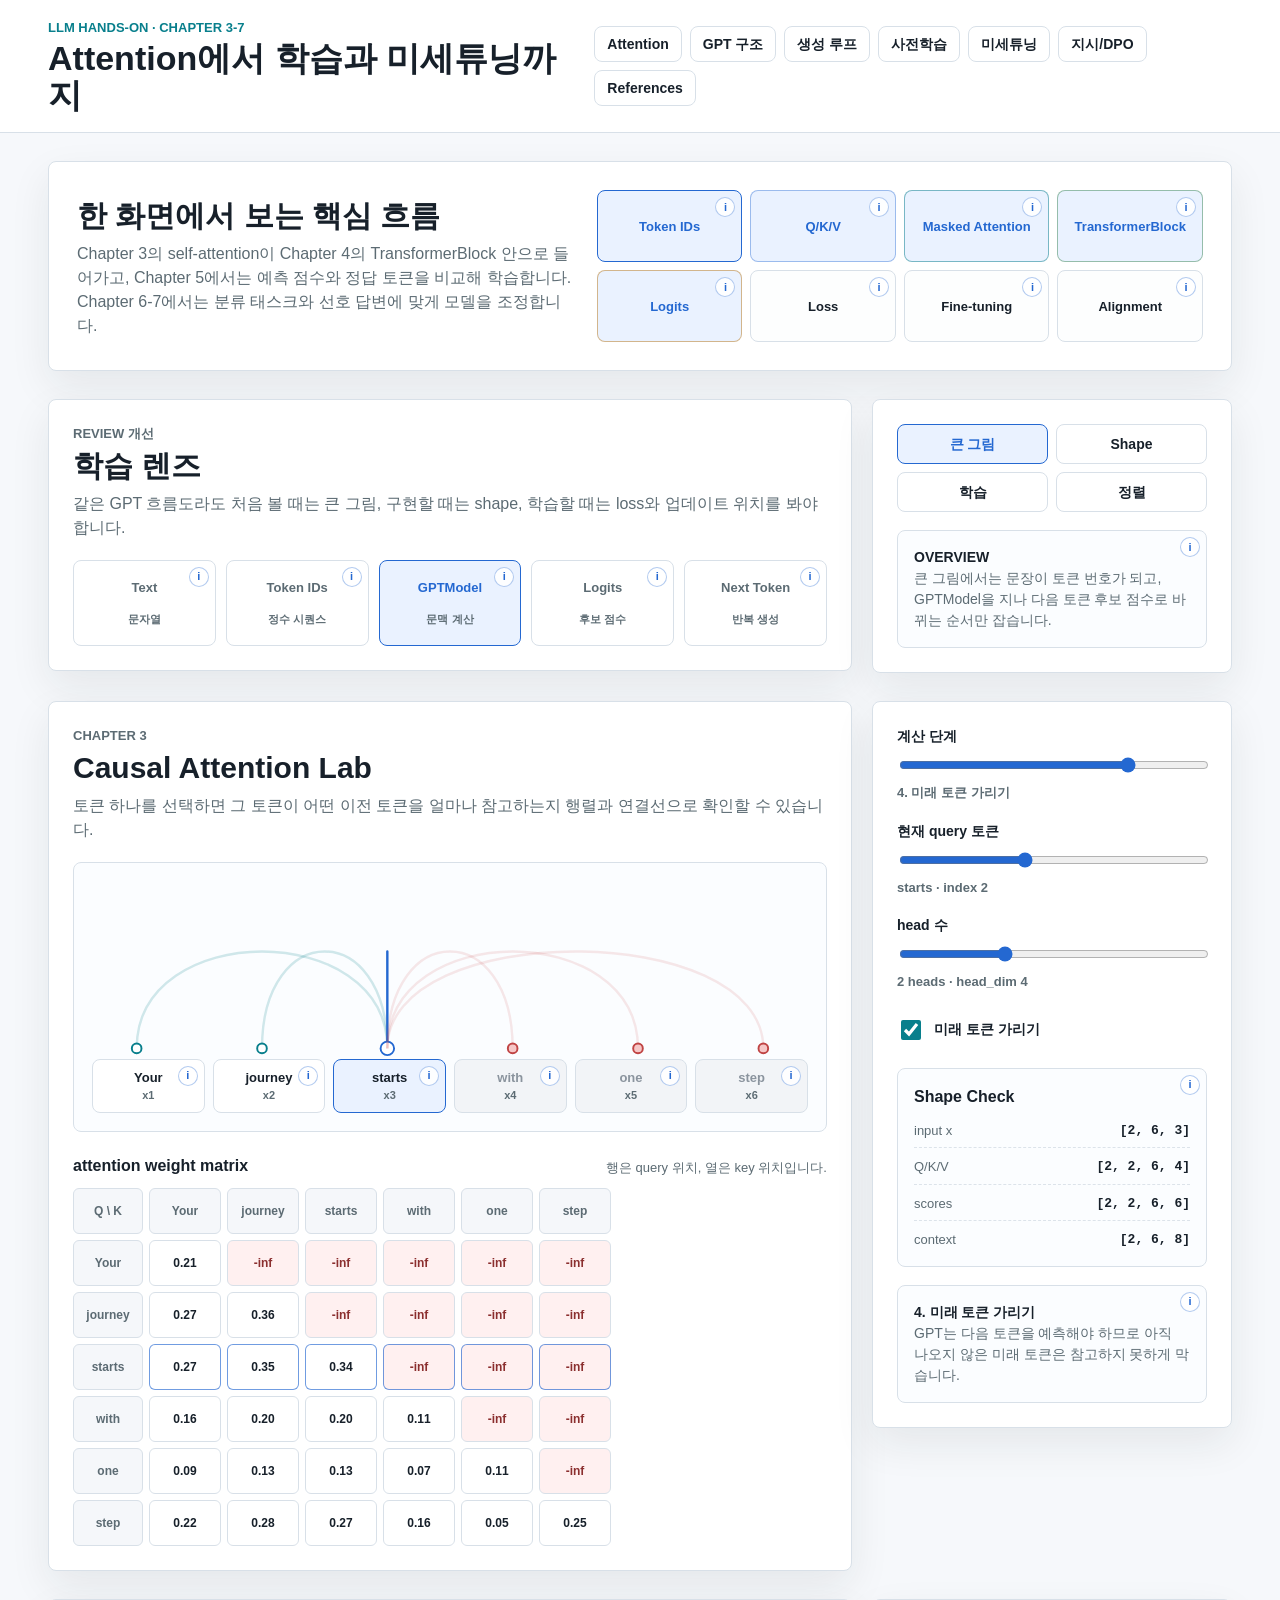
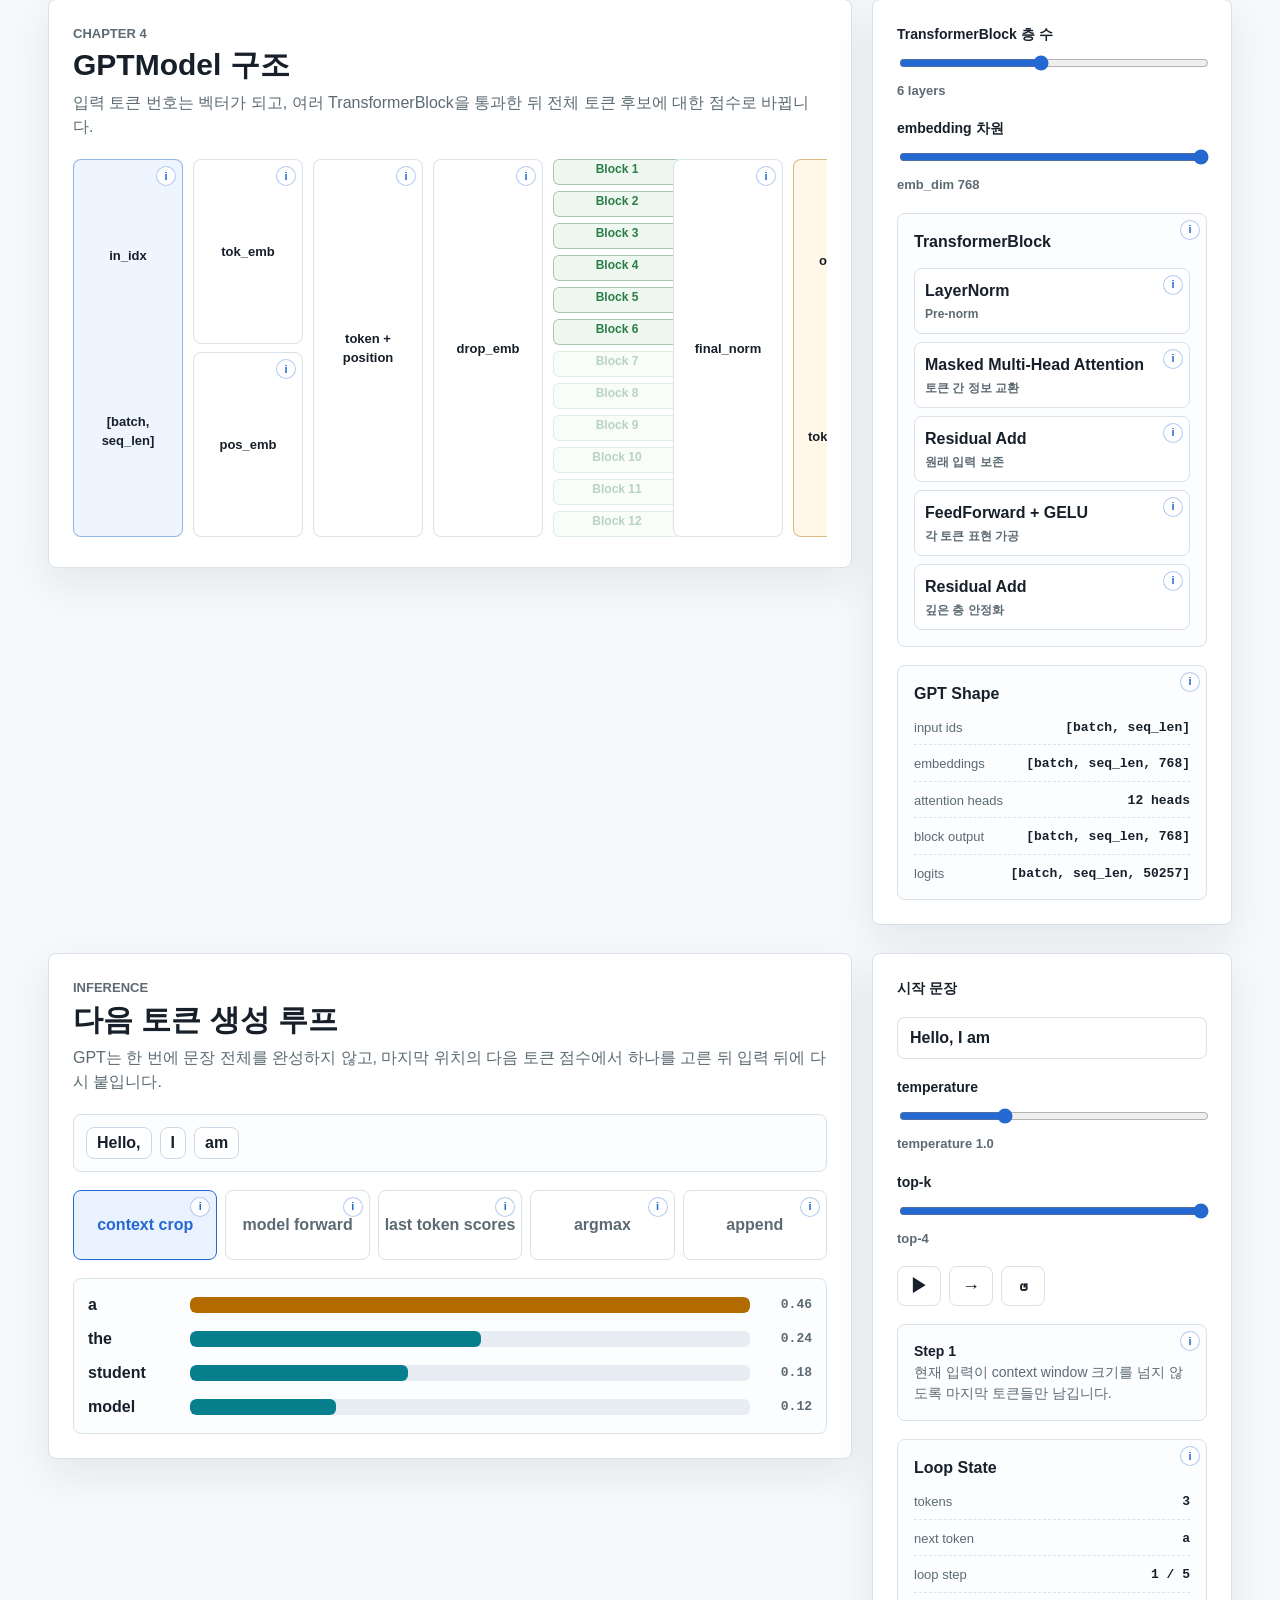
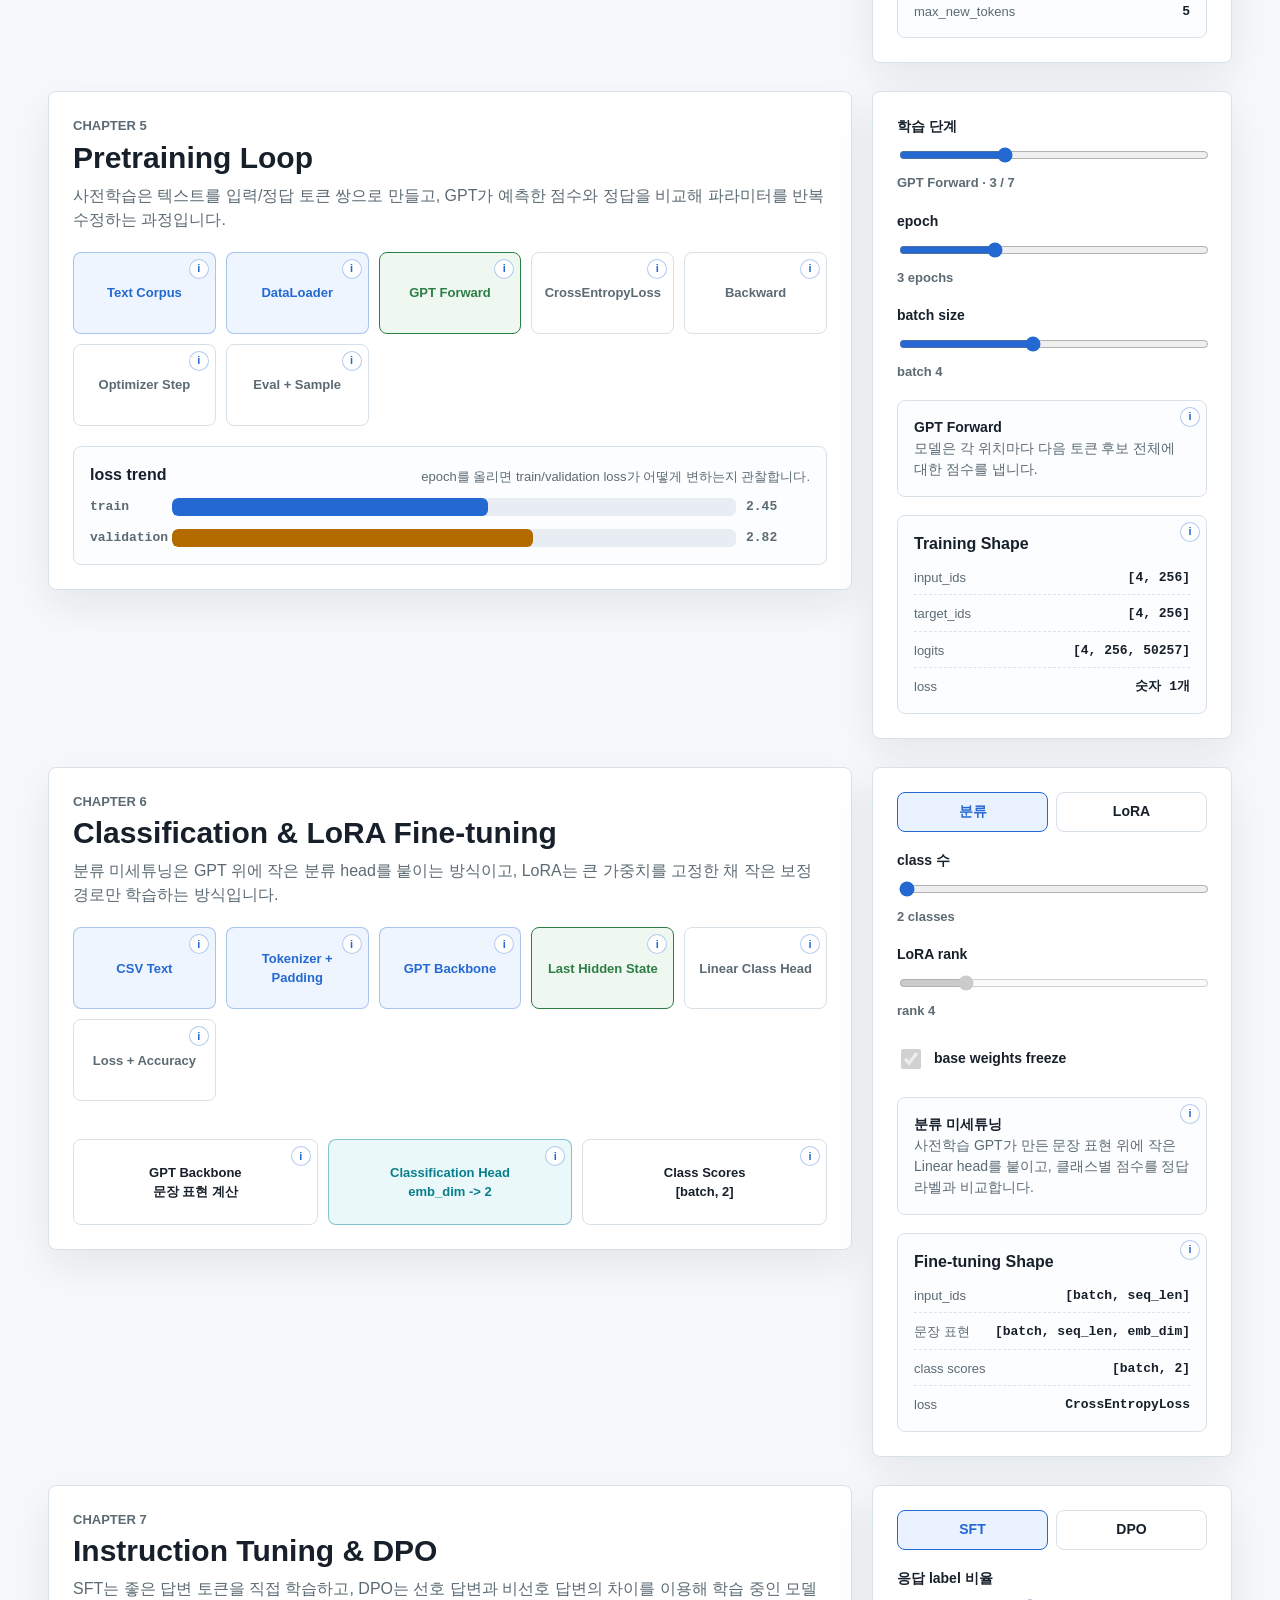
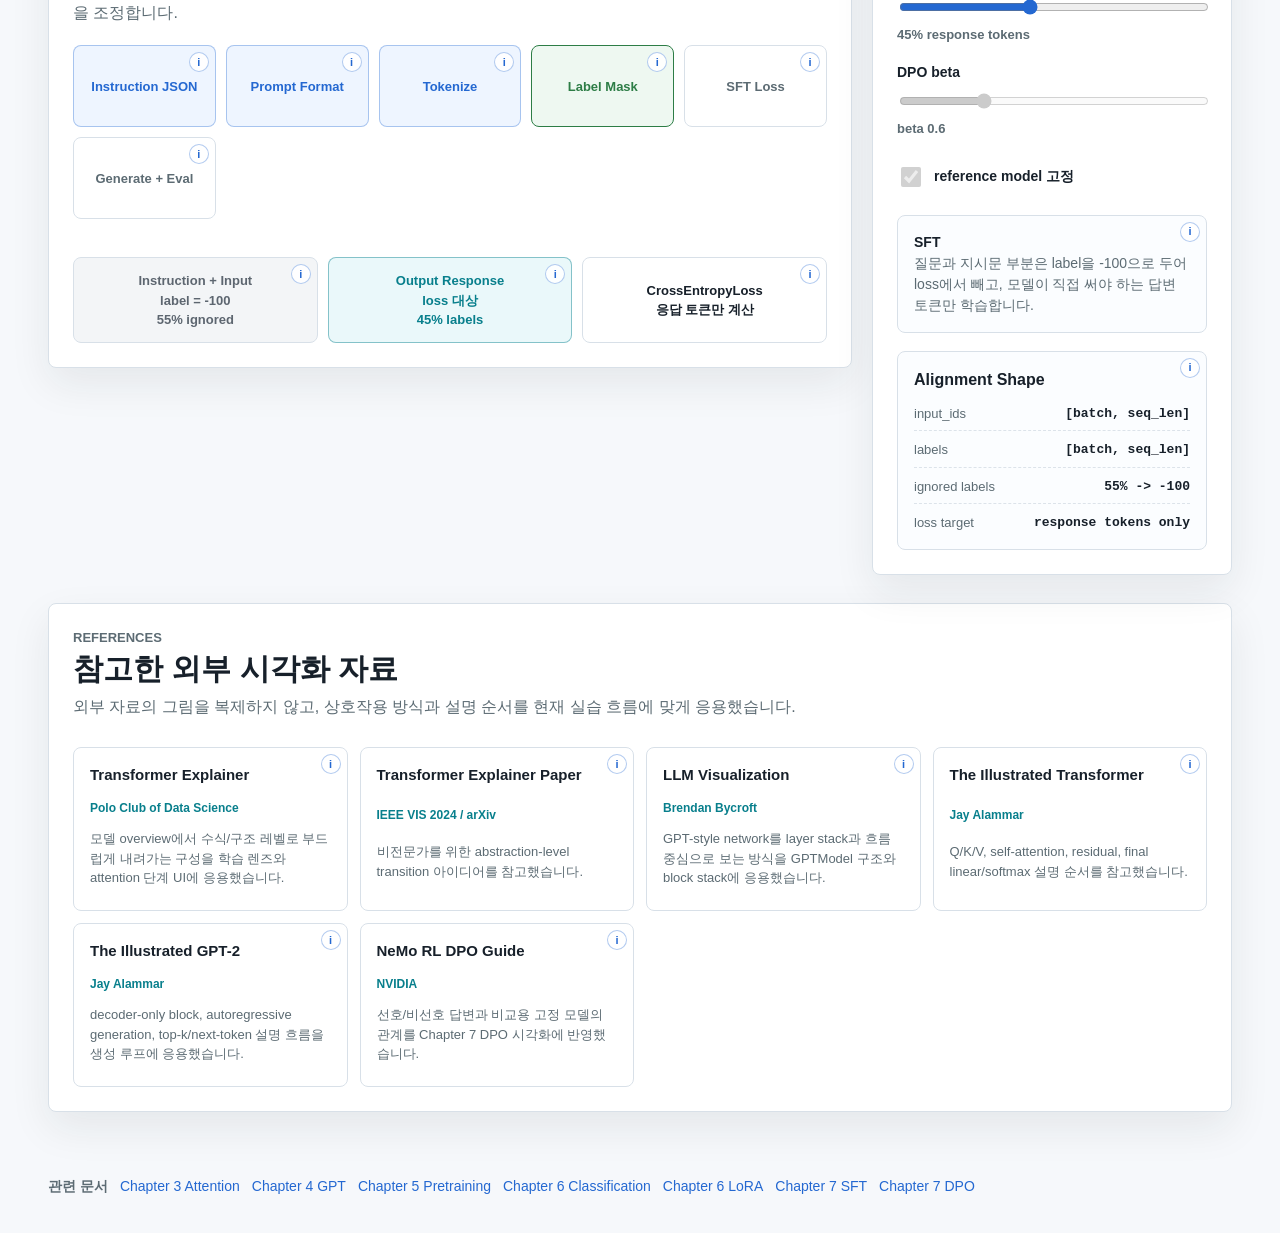
==== commit dc4ddbc6: "Improve HTML learning explanations" ====
--- a/html/index.html
+++ b/html/index.html
@@ -28,8 +28,8 @@
       <div class="intro-copy">
         <h2 id="intro-title">한 화면에서 보는 핵심 흐름</h2>
         <p>
-          Chapter 3의 causal self-attention이 Chapter 4의 TransformerBlock 안으로 들어가고,
-          Chapter 5에서는 logits와 target을 비교해 학습하고, Chapter 6-7에서는 태스크와 선호에 맞게 모델을 조정합니다.
+          Chapter 3의 self-attention이 Chapter 4의 TransformerBlock 안으로 들어가고,
+          Chapter 5에서는 예측 점수와 정답 토큰을 비교해 학습합니다. Chapter 6-7에서는 분류 태스크와 선호 답변에 맞게 모델을 조정합니다.
         </p>
       </div>
       <div class="pipeline" aria-label="학습 흐름">
@@ -114,7 +114,7 @@
 
         <label class="switch-row">
           <input id="mask-toggle" type="checkbox" checked>
-          <span>causal mask 적용</span>
+          <span>미래 토큰 가리기</span>
         </label>
 
         <div class="shape-box" aria-live="polite">
@@ -132,7 +132,7 @@
           <p class="eyebrow">Chapter 4</p>
           <h2 id="gpt-title">GPTModel 구조</h2>
           <p>
-            입력 token id는 embedding이 되고, 여러 TransformerBlock을 통과한 뒤 vocabulary 전체에 대한 logits가 됩니다.
+            입력 토큰 번호는 벡터가 되고, 여러 TransformerBlock을 통과한 뒤 전체 토큰 후보에 대한 점수로 바뀝니다.
           </p>
         </div>
 
@@ -146,7 +146,7 @@
           <div class="flow-node">drop_emb</div>
           <div id="block-stack" class="block-stack" aria-label="TransformerBlock stack"></div>
           <div class="flow-node">final_norm</div>
-          <div class="flow-node output">out_head<br><strong>vocab logits</strong></div>
+          <div class="flow-node output">out_head<br><strong>token scores</strong></div>
         </div>
       </div>
 
@@ -187,7 +187,7 @@
           <p class="eyebrow">Inference</p>
           <h2 id="generation-title">다음 토큰 생성 루프</h2>
           <p>
-            GPT는 한 번에 문장 전체를 완성하지 않고, 마지막 위치의 logits에서 토큰 하나를 고른 뒤 입력 뒤에 다시 붙입니다.
+            GPT는 한 번에 문장 전체를 완성하지 않고, 마지막 위치의 다음 토큰 점수에서 하나를 고른 뒤 입력 뒤에 다시 붙입니다.
           </p>
         </div>
 
@@ -196,7 +196,7 @@
           <div class="loop-diagram" aria-label="생성 루프 단계">
             <div class="loop-node" data-loop-step="0">context crop</div>
             <div class="loop-node" data-loop-step="1">model forward</div>
-            <div class="loop-node" data-loop-step="2">last logits</div>
+            <div class="loop-node" data-loop-step="2">last token scores</div>
             <div class="loop-node" data-loop-step="3">argmax</div>
             <div class="loop-node" data-loop-step="4">append</div>
           </div>
@@ -236,7 +236,7 @@
           <p class="eyebrow">Chapter 5</p>
           <h2 id="pretraining-title">Pretraining Loop</h2>
           <p>
-            사전학습은 텍스트를 input/target 쌍으로 만들고, GPT가 예측한 logits를 target과 비교해 파라미터를 반복 업데이트하는 과정입니다.
+            사전학습은 텍스트를 입력/정답 토큰 쌍으로 만들고, GPT가 예측한 점수와 정답을 비교해 파라미터를 반복 수정하는 과정입니다.
           </p>
         </div>
 
@@ -292,7 +292,7 @@
           <p class="eyebrow">Chapter 6</p>
           <h2 id="finetuning-title">Classification & LoRA Fine-tuning</h2>
           <p>
-            분류 미세튜닝은 GPT backbone 위에 class head를 붙이는 방식이고, LoRA는 큰 가중치를 고정한 채 작은 adapter만 학습하는 방식입니다.
+            분류 미세튜닝은 GPT 위에 작은 분류 head를 붙이는 방식이고, LoRA는 큰 가중치를 고정한 채 작은 보정 경로만 학습하는 방식입니다.
           </p>
         </div>
 
@@ -339,7 +339,7 @@
           <p class="eyebrow">Chapter 7</p>
           <h2 id="alignment-title">Instruction Tuning & DPO</h2>
           <p>
-            SFT는 좋은 응답 토큰을 직접 학습하고, DPO는 chosen/rejected 응답의 상대 선호를 이용해 policy 모델을 조정합니다.
+            SFT는 좋은 답변 토큰을 직접 학습하고, DPO는 선호 답변과 비선호 답변의 차이를 이용해 학습 중인 모델을 조정합니다.
           </p>
         </div>
 
@@ -369,7 +369,7 @@
 
         <label class="switch-row">
           <input id="reference-toggle" type="checkbox" checked>
-          <span>reference model freeze</span>
+          <span>reference model 고정</span>
         </label>
 
         <div class="concept-note" id="alignment-note"></div>
@@ -418,7 +418,7 @@
         <a class="reference-card" href="https://docs.nvidia.com/nemo/rl/0.4.0/guides/dpo.html" target="_blank" rel="noopener">
           <strong>NeMo RL DPO Guide</strong>
           <span>NVIDIA</span>
-          <p>chosen/rejected와 frozen reference model의 관계를 Chapter 7 DPO 시각화에 반영했습니다.</p>
+          <p>선호/비선호 답변과 비교용 고정 모델의 관계를 Chapter 7 DPO 시각화에 반영했습니다.</p>
         </a>
       </div>
     </section>
@@ -435,6 +435,28 @@
     <a href="../docs/Chapter_7_Exercise_Follow_Instructions_dpo.md">Chapter 7 DPO</a>
   </footer>
 
+  <div id="box-popover" class="box-popover" role="tooltip" hidden>
+    <strong id="box-popover-title"></strong>
+    <p id="box-popover-body"></p>
+    <p id="box-popover-term" class="box-popover-term"></p>
+    <button id="box-popover-example" class="example-button" type="button">예시 보기</button>
+  </div>
+
+  <div id="example-modal" class="example-modal" role="dialog" aria-modal="true" aria-labelledby="example-modal-title" hidden>
+    <div class="example-backdrop" data-close-example></div>
+    <div class="example-card">
+      <div class="example-header">
+        <div>
+          <p id="example-modal-source" class="example-source"></p>
+          <h2 id="example-modal-title">코드 예시</h2>
+        </div>
+        <button id="example-close" class="icon-button" type="button" aria-label="닫기">×</button>
+      </div>
+      <p id="example-modal-note" class="example-note"></p>
+      <pre><code id="example-code"></code></pre>
+    </div>
+  </div>
+
   <script src="app.js"></script>
 </body>
 </html>
--- a/html/styles.css
+++ b/html/styles.css
@@ -30,6 +30,10 @@
   line-height: 1.5;
 }
 
+body.modal-open {
+  overflow: hidden;
+}
+
 a {
   color: var(--blue);
   text-decoration: none;
@@ -898,6 +902,173 @@
   font-size: 13px;
 }
 
+.detail-enabled {
+  position: relative;
+  outline: 0;
+  cursor: help;
+}
+
+.detail-enabled:hover,
+.detail-enabled:focus-visible {
+  box-shadow: 0 0 0 3px rgba(36, 104, 209, 0.16);
+}
+
+.detail-enabled::after {
+  content: "i";
+  position: absolute;
+  top: 6px;
+  right: 6px;
+  display: grid;
+  place-items: center;
+  width: 18px;
+  height: 18px;
+  border: 1px solid rgba(36, 104, 209, 0.35);
+  border-radius: 999px;
+  color: var(--blue);
+  background: rgba(255, 255, 255, 0.9);
+  font-size: 11px;
+  font-weight: 900;
+  line-height: 1;
+}
+
+.matrix-cell.detail-enabled::after,
+.mini-block.detail-enabled::after,
+.generated-token.detail-enabled::after,
+.bar-row.detail-enabled::after,
+.loss-row.detail-enabled::after {
+  display: none;
+}
+
+.box-popover {
+  position: fixed;
+  z-index: 100;
+  width: min(340px, calc(100vw - 28px));
+  padding: 14px;
+  border: 1px solid #b9c9d9;
+  border-radius: 8px;
+  background: #ffffff;
+  box-shadow: 0 18px 46px rgba(22, 32, 42, 0.18);
+  color: var(--ink);
+}
+
+.box-popover[hidden],
+.example-modal[hidden] {
+  display: none;
+}
+
+.box-popover strong {
+  display: block;
+  margin-bottom: 6px;
+  font-size: 14px;
+}
+
+.box-popover p {
+  margin: 0;
+  color: var(--muted);
+  font-size: 13px;
+}
+
+.box-popover-term {
+  margin-top: 10px !important;
+  border-left: 3px solid var(--teal);
+  padding-left: 9px;
+  color: var(--ink) !important;
+  line-height: 1.5;
+}
+
+.box-popover-term[hidden] {
+  display: none;
+}
+
+.example-button {
+  margin-top: 12px;
+  min-height: 34px;
+  border: 1px solid var(--blue);
+  border-radius: 8px;
+  padding: 0 12px;
+  color: #ffffff;
+  background: var(--blue);
+  font: inherit;
+  font-size: 13px;
+  font-weight: 900;
+  cursor: pointer;
+}
+
+.example-button:hover,
+.example-button:focus-visible {
+  background: #1d56ad;
+}
+
+.example-modal {
+  position: fixed;
+  inset: 0;
+  z-index: 110;
+  display: grid;
+  place-items: center;
+  padding: 18px;
+}
+
+.example-backdrop {
+  position: absolute;
+  inset: 0;
+  background: rgba(20, 29, 39, 0.48);
+}
+
+.example-card {
+  position: relative;
+  display: grid;
+  gap: 12px;
+  width: min(820px, 100%);
+  max-height: min(760px, calc(100vh - 36px));
+  overflow: hidden;
+  border: 1px solid var(--line);
+  border-radius: 8px;
+  background: #ffffff;
+  box-shadow: 0 22px 72px rgba(22, 32, 42, 0.28);
+}
+
+.example-header {
+  display: flex;
+  justify-content: space-between;
+  gap: 16px;
+  align-items: start;
+  padding: 18px 18px 0;
+}
+
+.example-header h2 {
+  margin: 2px 0 0;
+  font-size: 20px;
+  letter-spacing: 0;
+}
+
+.example-source {
+  margin: 0;
+  color: var(--teal);
+  font-size: 12px;
+  font-weight: 900;
+}
+
+.example-note {
+  margin: 0;
+  padding: 0 18px;
+  color: var(--muted);
+  font-size: 14px;
+}
+
+.example-card pre {
+  margin: 0 18px 18px;
+  max-height: 500px;
+  overflow: auto;
+  border: 1px solid #dce5ee;
+  border-radius: 8px;
+  padding: 14px;
+  background: #0f1720;
+  color: #e7edf3;
+  font-family: Consolas, "Cascadia Mono", monospace;
+  font-size: 13px;
+  line-height: 1.55;
+}
+
 @media (max-width: 980px) {
   .topbar,
   .intro-band,
